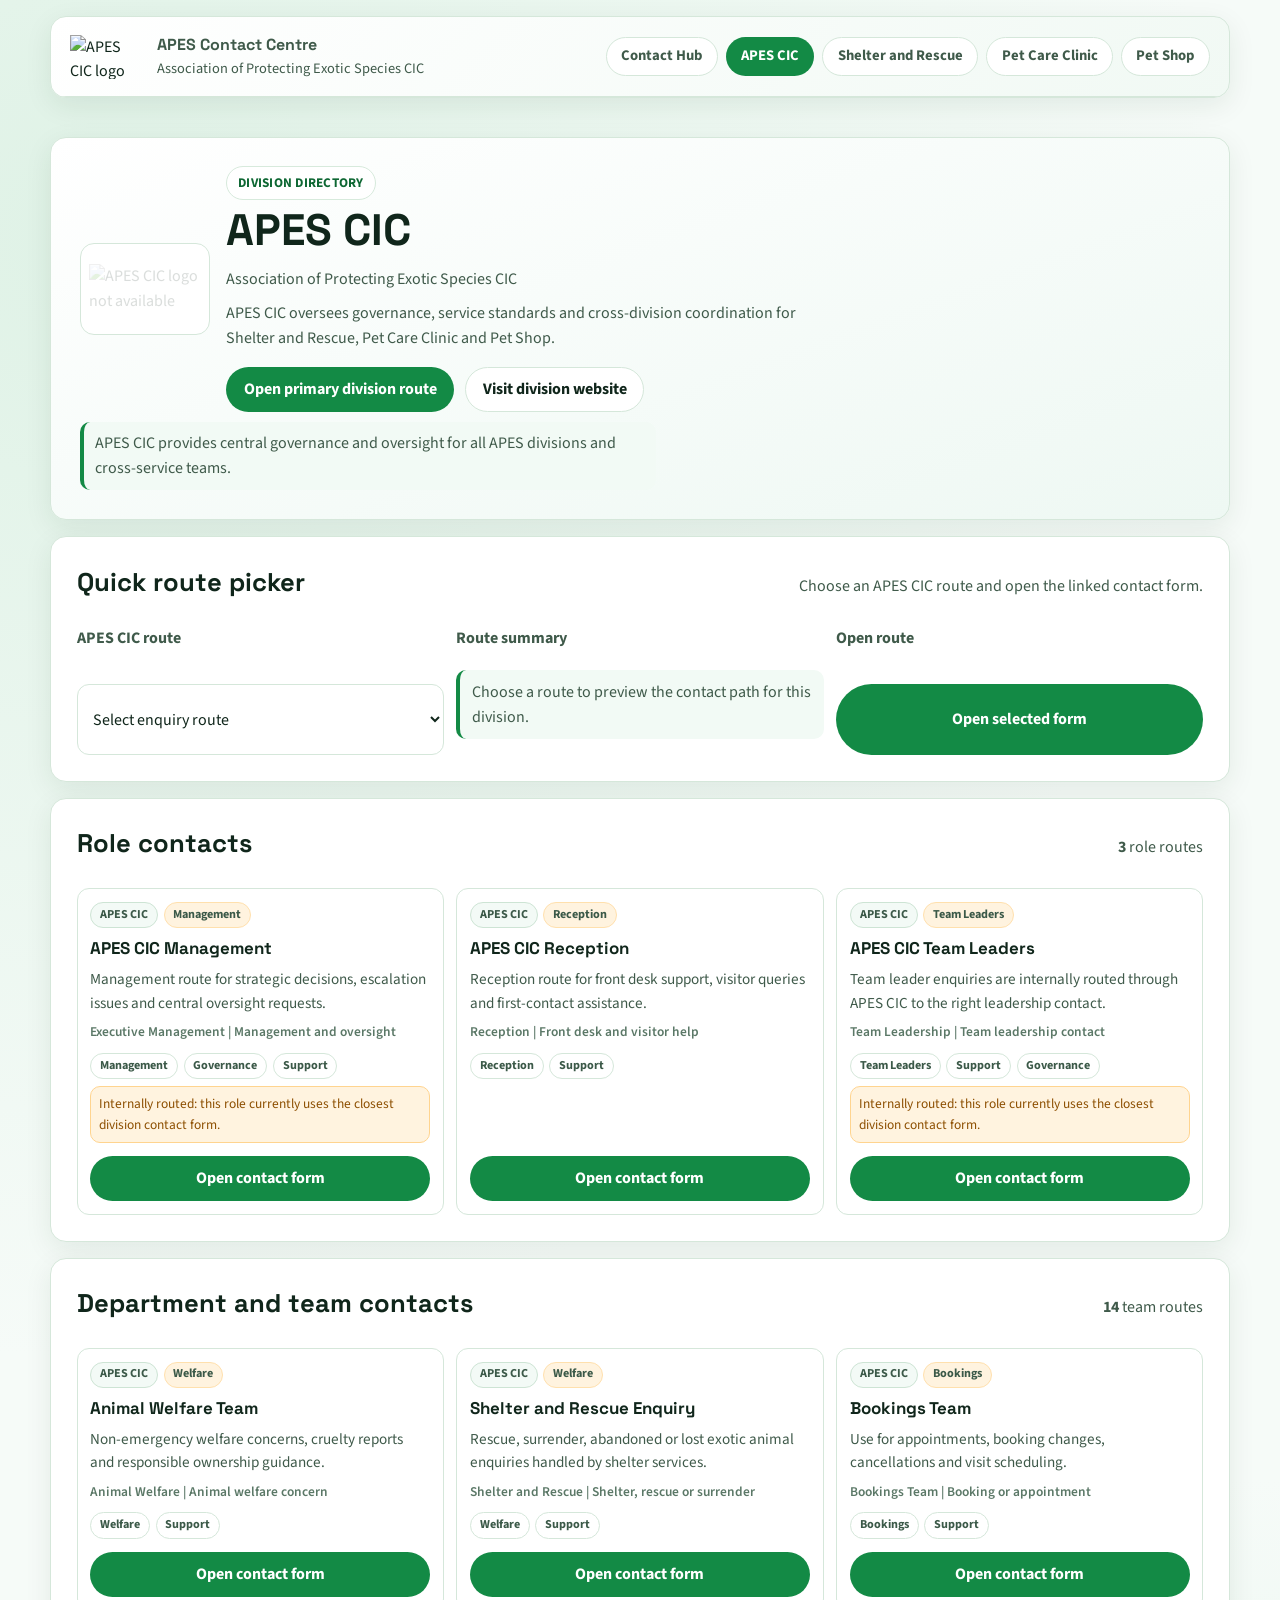
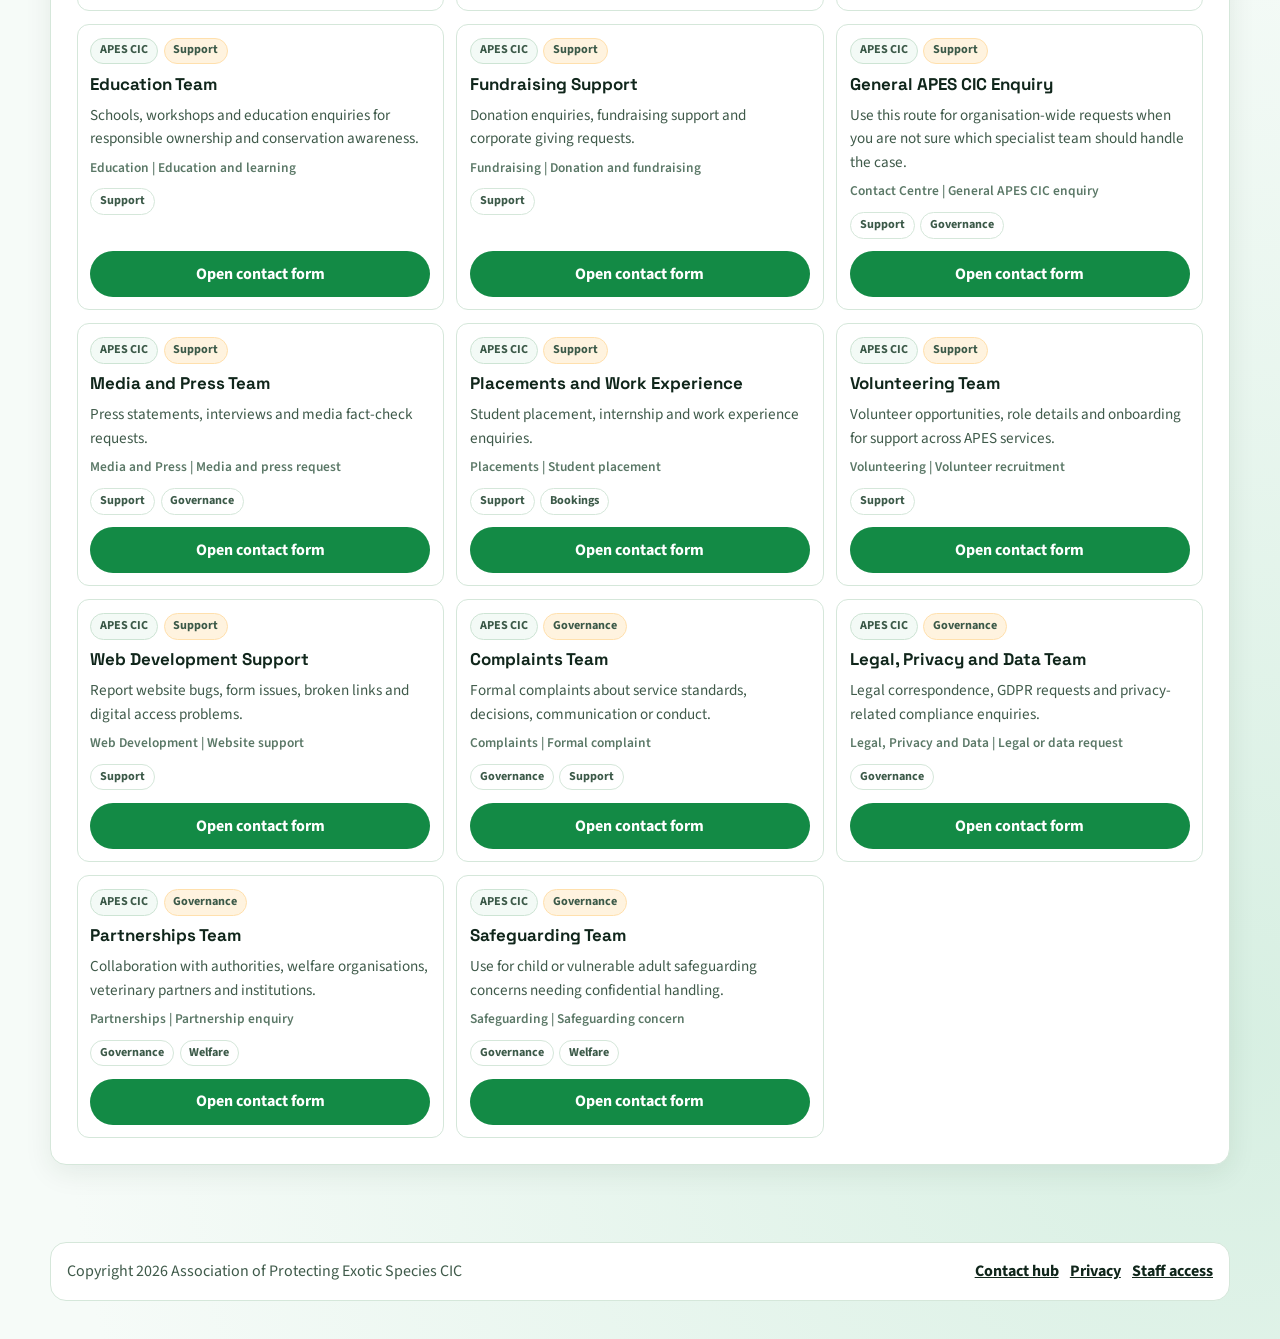
==== public/apes-cic.html @ 36b1f9d7 "Add AGENTS.md; revamp README; move website Add a new AGENTS.md containing comprehensive APES CIC web" ====
<!doctype html>
<html lang="en">
  <head>
    <meta charset="utf-8">
    <meta name="viewport" content="width=device-width, initial-scale=1">
    <title>APES CIC Contacts | APES Contact Centre</title>
    <meta
      name="description"
      content="Direct APES CIC management, reception, team leaders and specialist contact routes."
    >
    <link rel="stylesheet" href="assets/css/styles.css">
  </head>
  <body data-page="division" data-org="apes-cic">
    <a class="skip-link" href="#main">Skip to main content</a>

    <div class="site-shell">
      <header class="site-header">
        <div class="header-row">
          <a class="brand" href="https://www.apes.org.uk/" target="_blank" rel="noopener noreferrer">
            <img src="https://www.apes.org.uk/APES_logo_3D_440x250.png" alt="APES CIC logo">
            <span>
              <strong>APES Contact Centre</strong>
              <span>Association of Protecting Exotic Species CIC</span>
            </span>
          </a>

          <nav class="nav-row" aria-label="Subsite pages">
            <a class="nav-link" href="index.html">Contact Hub</a>
            <a class="nav-link active" href="apes-cic.html">APES CIC</a>
            <a class="nav-link" href="shelter-rescue.html">Shelter and Rescue</a>
            <a class="nav-link" href="pet-care-clinic.html">Pet Care Clinic</a>
            <a class="nav-link" href="pet-shop.html">Pet Shop</a>
          </nav>
        </div>
      </header>

      <main id="main" class="main-sections">
        <section class="hero">
          <div class="division-hero-grid">
            <div class="division-logo-wrap">
              <img id="divisionLogo" alt="Division logo">
            </div>

            <div>
              <span class="eyebrow">Division directory</span>
              <h1 id="divisionName">APES CIC</h1>
              <p id="divisionLegalName"></p>
              <p id="divisionSummary"></p>
              <div class="hero-actions">
                <a id="primaryRouteLink" class="btn btn-primary" href="#" target="_blank" rel="noopener noreferrer">Open primary division route</a>
                <a id="divisionWebsiteLink" class="btn btn-subtle" href="#" target="_blank" rel="noopener noreferrer">Visit division website</a>
              </div>
            </div>
          </div>

          <p id="divisionGovernanceNote" class="status-note"></p>
        </section>

        <section class="panel" aria-labelledby="quick-route-heading">
          <div class="panel-head">
            <h2 id="quick-route-heading">Quick route picker</h2>
            <p>Choose an APES CIC route and open the linked contact form.</p>
          </div>

          <div class="finder-grid">
            <div class="field">
              <label for="divisionRoutePicker">APES CIC route</label>
              <select id="divisionRoutePicker"></select>
            </div>
            <div class="field">
              <label>Route summary</label>
              <p id="divisionRouteDescription" class="status-note">Choose a route to preview the contact path for this division.</p>
              <p id="divisionRouteFallback" class="fallback-note is-hidden"></p>
            </div>
            <div class="field">
              <label>Open route</label>
              <a id="divisionRouteOpen" class="btn btn-primary" href="#" target="_blank" rel="noopener noreferrer">Open selected form</a>
            </div>
          </div>
        </section>

        <section class="panel" aria-labelledby="roles-heading">
          <div class="panel-head">
            <h2 id="roles-heading">Role contacts</h2>
            <p><strong id="divisionRoleCount">0</strong> role routes</p>
          </div>
          <div id="divisionRoleCards" class="route-grid" role="list"></div>
        </section>

        <section class="panel" aria-labelledby="teams-heading">
          <div class="panel-head">
            <h2 id="teams-heading">Department and team contacts</h2>
            <p><strong id="divisionTeamCount">0</strong> team routes</p>
          </div>
          <div id="divisionTeamCards" class="route-grid" role="list"></div>
        </section>
      </main>

      <footer class="footer">
        <span>Copyright 2026 Association of Protecting Exotic Species CIC</span>
        <nav aria-label="Footer links">
          <a href="index.html">Contact hub</a>
          <a href="https://www.apes.org.uk/policies/privacy" target="_blank" rel="noopener noreferrer">Privacy</a>
          <a href="https://contact.apes.org.uk/staff" target="_blank" rel="noopener noreferrer">Staff access</a>
        </nav>
      </footer>
    </div>

    <script src="assets/js/routes.js"></script>
    <script src="assets/js/common.js"></script>
    <script src="assets/js/division.js"></script>
  </body>
</html>
---- public/assets/css/styles.css ----
@import url("https://fonts.googleapis.com/css2?family=Source+Sans+3:wght@400;600;700&family=Space+Grotesk:wght@500;600;700&display=swap");

:root {
  --bg: #f6fbf8;
  --surface: #ffffff;
  --surface-soft: #edf7f1;
  --ink: #10261b;
  --ink-soft: #3f5a4a;
  --brand: #138a45;
  --brand-deep: #0e6733;
  --accent: #f7a934;
  --accent-soft: #fff3df;
  --border: #d5e7da;
  --danger: #b72e2e;
  --focus: 3px solid rgba(19, 138, 69, 0.45);
  --radius: 16px;
  --radius-sm: 12px;
  --shadow: 0 8px 28px rgba(7, 46, 24, 0.08);
}

*,
*::before,
*::after {
  box-sizing: border-box;
}

html {
  font-size: 100%;
  scroll-behavior: smooth;
}

body {
  margin: 0;
  font-family: "Source Sans 3", "Trebuchet MS", sans-serif;
  color: var(--ink);
  background: radial-gradient(circle at 7% 8%, #dff2e6 0%, transparent 38%),
    radial-gradient(circle at 96% 90%, #d7efe2 0%, transparent 40%), var(--bg);
  line-height: 1.55;
}

a {
  color: inherit;
}

a:focus-visible,
button:focus-visible,
input:focus-visible,
select:focus-visible {
  outline: var(--focus);
  outline-offset: 2px;
}

.is-hidden {
  display: none !important;
}

.skip-link {
  position: absolute;
  left: -9999px;
  top: 0.8rem;
  z-index: 1000;
  color: #ffffff;
  background: var(--brand-deep);
  padding: 0.7rem 1rem;
  border-radius: 10px;
  text-decoration: none;
  font-weight: 700;
}

.skip-link:focus {
  left: 0.8rem;
}

.site-shell {
  width: min(1180px, 100% - 2.2rem);
  margin-inline: auto;
}

.site-header {
  margin-top: 1rem;
  border: 1px solid var(--border);
  border-radius: var(--radius);
  background: linear-gradient(135deg, #ffffff 0%, #f1f9f4 100%);
  box-shadow: var(--shadow);
  overflow: hidden;
}

.header-row {
  display: flex;
  flex-wrap: wrap;
  align-items: center;
  justify-content: space-between;
  gap: 1rem;
  padding: 1rem 1.2rem;
  border-bottom: 1px solid var(--border);
}

.brand {
  display: flex;
  align-items: center;
  gap: 0.8rem;
  text-decoration: none;
}

.brand img {
  width: 74px;
  height: 44px;
  object-fit: contain;
}

.brand strong {
  display: block;
  font-family: "Space Grotesk", "Trebuchet MS", sans-serif;
  font-size: 1rem;
}

.brand span {
  color: var(--ink-soft);
  font-size: 0.9rem;
}

.nav-row {
  display: flex;
  flex-wrap: wrap;
  gap: 0.5rem;
}

.nav-link {
  display: inline-flex;
  align-items: center;
  border: 1px solid var(--border);
  border-radius: 999px;
  padding: 0.45rem 0.9rem;
  background: #ffffff;
  text-decoration: none;
  font-weight: 700;
  font-size: 0.92rem;
  color: var(--ink-soft);
}

.nav-link:hover {
  background: var(--surface-soft);
}

.nav-link.active {
  background: var(--brand);
  border-color: transparent;
  color: #ffffff;
}

.notice {
  display: grid;
  grid-template-columns: auto 1fr;
  align-items: start;
  gap: 0.7rem;
  padding: 0.8rem 1.2rem 1rem;
}

.notice-mark {
  width: 36px;
  height: 36px;
  display: grid;
  place-items: center;
  background: var(--accent-soft);
  border: 1px solid #ffe2b0;
  border-radius: 10px;
  font-weight: 700;
}

.notice p {
  margin: 0;
  color: var(--ink-soft);
}

.hero {
  margin-top: 1.1rem;
  border: 1px solid var(--border);
  border-radius: var(--radius);
  background: linear-gradient(160deg, #ffffff 0%, #eef8f3 100%);
  padding: clamp(1rem, 2.6vw, 1.8rem);
  box-shadow: var(--shadow);
}

.hero h1 {
  margin: 0.3rem 0 0.7rem;
  font-family: "Space Grotesk", "Trebuchet MS", sans-serif;
  font-size: clamp(1.8rem, 4vw, 2.75rem);
  line-height: 1.15;
}

.hero h2 {
  margin: 0 0 0.55rem;
  font-family: "Space Grotesk", "Trebuchet MS", sans-serif;
  font-size: clamp(1.3rem, 2.4vw, 1.9rem);
  line-height: 1.2;
}

.hero p {
  margin: 0.6rem 0 0;
  color: var(--ink-soft);
  max-width: 72ch;
}

.division-hero-grid {
  display: grid;
  grid-template-columns: 130px 1fr;
  gap: 1rem;
  align-items: center;
}

.division-logo-wrap {
  border: 1px solid var(--border);
  border-radius: 14px;
  background: #ffffff;
  min-height: 92px;
  display: grid;
  place-items: center;
  padding: 0.5rem;
}

.division-logo-wrap img {
  max-width: 100%;
  max-height: 74px;
  object-fit: contain;
}

.eyebrow {
  display: inline-flex;
  align-items: center;
  border: 1px solid #d7eadc;
  border-radius: 999px;
  padding: 0.35rem 0.7rem;
  background: #ffffff;
  color: var(--brand-deep);
  font-weight: 700;
  font-size: 0.83rem;
  text-transform: uppercase;
  letter-spacing: 0.02em;
}

.hero-actions {
  margin-top: 1rem;
  display: flex;
  flex-wrap: wrap;
  gap: 0.65rem;
}

.btn {
  display: inline-flex;
  align-items: center;
  justify-content: center;
  text-decoration: none;
  min-height: 42px;
  border-radius: 999px;
  border: 1px solid var(--border);
  background: #ffffff;
  color: var(--ink);
  padding: 0.58rem 1.05rem;
  font-weight: 700;
  cursor: pointer;
  font-family: inherit;
}

.btn:hover {
  border-color: #b6d5c0;
}

.btn-primary {
  background: var(--brand);
  border-color: transparent;
  color: #ffffff;
}

.btn-primary:hover {
  background: var(--brand-deep);
}

.btn-subtle {
  background: #ffffff;
}

.btn-danger {
  background: var(--danger);
  border-color: transparent;
  color: #ffffff;
}

.main-sections {
  padding: 1.3rem 0 3rem;
}

.panel {
  border: 1px solid var(--border);
  border-radius: var(--radius);
  background: var(--surface);
  box-shadow: var(--shadow);
  padding: clamp(1rem, 2vw, 1.6rem);
  margin-top: 1rem;
}

.panel h2 {
  margin-top: 0;
  margin-bottom: 0.5rem;
  font-family: "Space Grotesk", "Trebuchet MS", sans-serif;
  font-size: clamp(1.2rem, 2.4vw, 1.6rem);
}

.panel-head {
  display: flex;
  flex-wrap: wrap;
  align-items: baseline;
  justify-content: space-between;
  gap: 0.6rem;
}

.panel-head p {
  margin: 0;
  color: var(--ink-soft);
}

.finder-grid {
  display: grid;
  grid-template-columns: repeat(3, minmax(0, 1fr));
  gap: 0.8rem;
  margin-top: 1rem;
}

.field {
  display: grid;
  gap: 0.4rem;
}

.field label {
  font-weight: 700;
  color: var(--ink-soft);
}

.field select,
.field input[type="search"] {
  width: 100%;
  min-height: 44px;
  padding: 0.55rem 0.7rem;
  border: 1px solid var(--border);
  border-radius: var(--radius-sm);
  background: #ffffff;
  color: var(--ink);
  font: inherit;
}

.finder-result {
  margin-top: 1rem;
  border: 1px solid #cbe4d3;
  border-radius: var(--radius-sm);
  padding: 0.8rem;
  background: #f4faf6;
}

.finder-result h3 {
  margin: 0;
  font-family: "Space Grotesk", "Trebuchet MS", sans-serif;
  font-size: 1.12rem;
}

.finder-result p {
  margin: 0.45rem 0 0;
  color: var(--ink-soft);
}

.finder-result .route-detail {
  font-size: 0.93rem;
}

.finder-result .fallback-note {
  margin-top: 0.55rem;
}

.chip-stack {
  margin-top: 1rem;
  display: grid;
  gap: 0.7rem;
}

.chip-group {
  display: flex;
  flex-wrap: wrap;
  gap: 0.45rem;
}

.chip {
  display: inline-flex;
  align-items: center;
  border: 1px solid var(--border);
  border-radius: 999px;
  background: #ffffff;
  color: var(--ink-soft);
  min-height: 36px;
  padding: 0.35rem 0.8rem;
  font-weight: 700;
  font-family: inherit;
  cursor: pointer;
}

.chip:hover {
  background: var(--surface-soft);
}

.chip.active {
  background: var(--brand);
  border-color: transparent;
  color: #ffffff;
}

.org-grid {
  margin-top: 1rem;
  display: grid;
  grid-template-columns: repeat(2, minmax(0, 1fr));
  gap: 0.8rem;
}

.org-card {
  border: 1px solid var(--border);
  border-radius: var(--radius-sm);
  overflow: hidden;
  background: #ffffff;
  display: grid;
  grid-template-columns: 120px 1fr;
}

.org-card-media {
  background: #f0f8f4;
  display: grid;
  place-items: center;
  padding: 0.6rem;
}

.org-card-body {
  padding: 0.7rem;
}

.org-card h3 {
  margin: 0;
  font-family: "Space Grotesk", "Trebuchet MS", sans-serif;
  font-size: 1.08rem;
}

.org-card p {
  margin: 0.45rem 0 0;
  color: var(--ink-soft);
  font-size: 0.94rem;
}

.org-legal {
  font-size: 0.87rem;
  color: #5f7868 !important;
}

.org-card-actions {
  margin-top: 0.6rem;
  display: flex;
  flex-wrap: wrap;
  gap: 0.45rem;
}

.org-logo {
  max-width: 100%;
  max-height: 66px;
  object-fit: contain;
}

.logo-missing {
  opacity: 0.15;
}

.route-grid {
  margin-top: 1rem;
  display: grid;
  grid-template-columns: repeat(3, minmax(0, 1fr));
  gap: 0.8rem;
}

.route-card {
  display: flex;
  flex-direction: column;
  border: 1px solid var(--border);
  border-radius: var(--radius-sm);
  background: #ffffff;
  min-width: 0;
}

.route-card-body {
  padding: 0.8rem;
  display: grid;
  gap: 0.42rem;
}

.route-card-header {
  display: flex;
  flex-wrap: wrap;
  gap: 0.35rem;
}

.route-title {
  margin: 0;
  font-family: "Space Grotesk", "Trebuchet MS", sans-serif;
  font-size: 1.06rem;
}

.route-meta {
  margin: 0;
  color: var(--ink-soft);
  font-size: 0.95rem;
}

.route-detail {
  margin: 0;
  color: #5b7867;
  font-size: 0.84rem;
  font-weight: 600;
}

.tag-row {
  margin-top: 0.2rem;
  display: flex;
  flex-wrap: wrap;
  gap: 0.35rem;
}

.tag {
  display: inline-flex;
  border: 1px solid var(--border);
  border-radius: 999px;
  padding: 0.18rem 0.55rem;
  font-size: 0.76rem;
  font-weight: 700;
  color: #3b5948;
  background: #ffffff;
}

.org-tag {
  border-color: #cde4d4;
  background: #f3faf6;
}

.role-tag {
  border-color: #ffe0ad;
  background: var(--accent-soft);
}

.fallback-note {
  margin: 0;
  color: #8d4f00;
  background: var(--accent-soft);
  border: 1px solid #ffd48f;
  border-radius: 10px;
  padding: 0.42rem 0.5rem;
  font-size: 0.84rem;
}

.route-actions {
  margin-top: auto;
  padding: 0 0.8rem 0.8rem;
}

.route-actions .btn {
  width: 100%;
}

.status-note {
  margin-top: 0.8rem;
  border-left: 4px solid var(--brand);
  background: #f2faf5;
  border-radius: 10px;
  padding: 0.6rem 0.7rem;
  color: var(--ink-soft);
}

.footer {
  margin: 1.8rem 0 2.4rem;
  padding: 1rem;
  border: 1px solid var(--border);
  border-radius: var(--radius);
  background: #ffffff;
  color: var(--ink-soft);
  display: flex;
  flex-wrap: wrap;
  align-items: center;
  justify-content: space-between;
  gap: 0.7rem;
}

.footer nav {
  display: flex;
  flex-wrap: wrap;
  gap: 0.7rem;
}

.footer a {
  font-weight: 700;
  color: var(--ink);
}

@media (max-width: 1080px) {
  .route-grid {
    grid-template-columns: repeat(2, minmax(0, 1fr));
  }
}

@media (max-width: 900px) {
  .finder-grid {
    grid-template-columns: 1fr;
  }

  .org-grid {
    grid-template-columns: 1fr;
  }

  .org-card {
    grid-template-columns: 1fr;
  }

  .division-hero-grid {
    grid-template-columns: 1fr;
  }
}

@media (max-width: 720px) {
  .route-grid {
    grid-template-columns: 1fr;
  }

  .header-row {
    flex-direction: column;
    align-items: flex-start;
  }

  .notice {
    grid-template-columns: 1fr;
  }

  .footer {
    flex-direction: column;
    align-items: flex-start;
  }
}
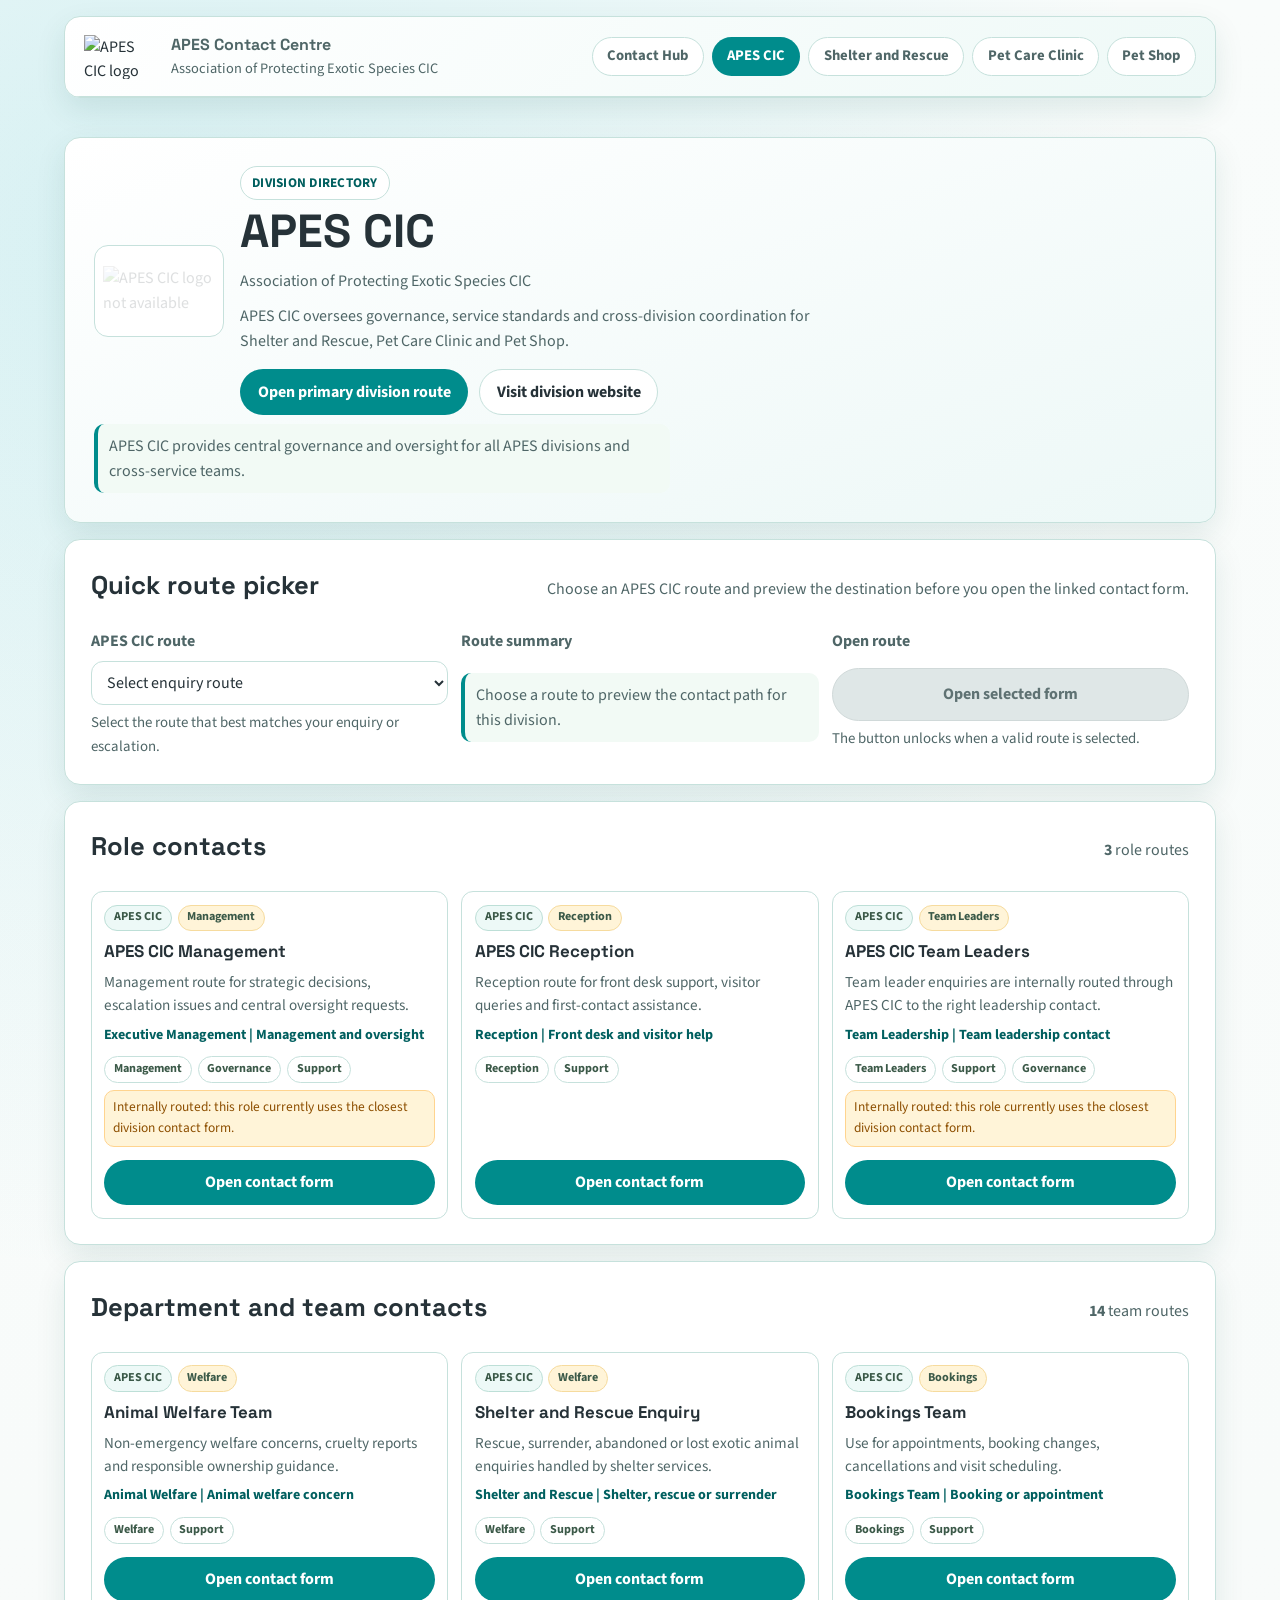
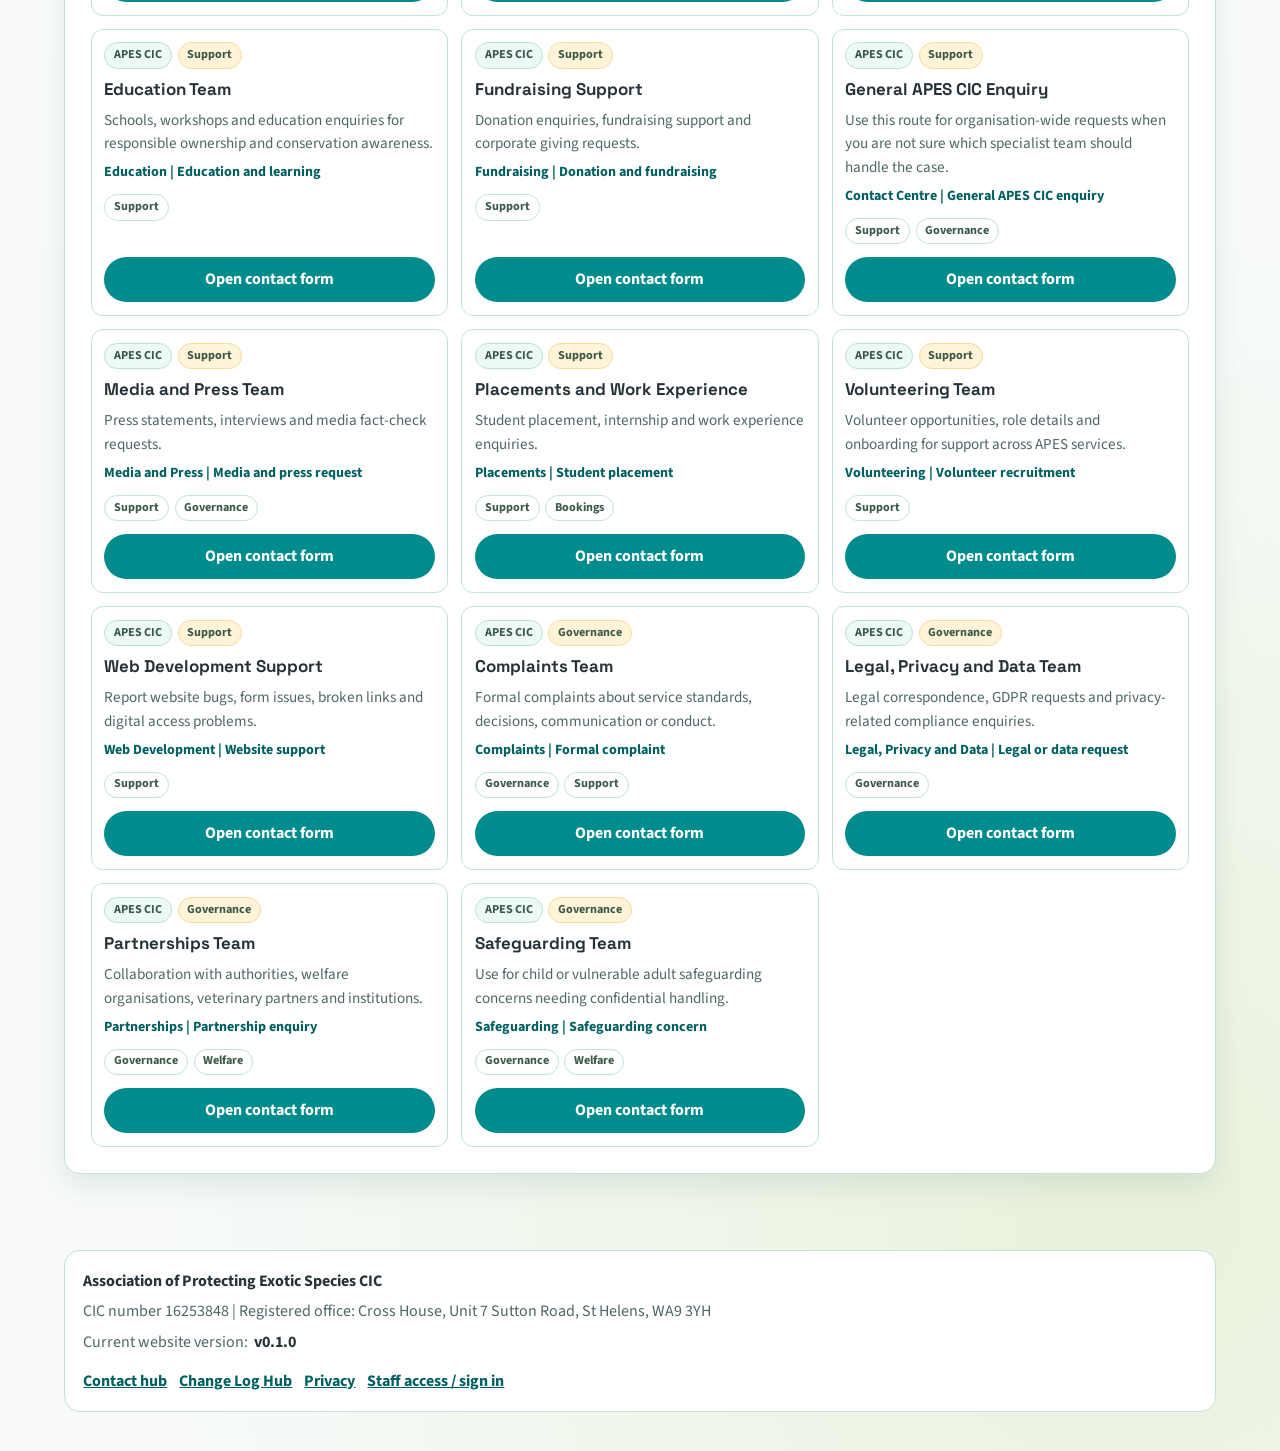
==== commit f4c5757a: "Improve APES contact centre layout and route finder" ====
--- a/public/apes-cic.html
+++ b/public/apes-cic.html
@@ -1,5 +1,5 @@
 <!doctype html>
-<html lang="en">
+<html lang="en-GB">
   <head>
     <meta charset="utf-8">
     <meta name="viewport" content="width=device-width, initial-scale=1">
@@ -59,22 +59,24 @@
         <section class="panel" aria-labelledby="quick-route-heading">
           <div class="panel-head">
             <h2 id="quick-route-heading">Quick route picker</h2>
-            <p>Choose an APES CIC route and open the linked contact form.</p>
+            <p>Choose an APES CIC route and preview the destination before you open the linked contact form.</p>
           </div>
 
           <div class="finder-grid">
             <div class="field">
               <label for="divisionRoutePicker">APES CIC route</label>
               <select id="divisionRoutePicker"></select>
+              <p class="helper-text">Select the route that best matches your enquiry or escalation.</p>
             </div>
             <div class="field">
-              <label>Route summary</label>
+              <span class="field-title">Route summary</span>
               <p id="divisionRouteDescription" class="status-note">Choose a route to preview the contact path for this division.</p>
               <p id="divisionRouteFallback" class="fallback-note is-hidden"></p>
             </div>
             <div class="field">
-              <label>Open route</label>
-              <a id="divisionRouteOpen" class="btn btn-primary" href="#" target="_blank" rel="noopener noreferrer">Open selected form</a>
+              <span class="field-title">Open route</span>
+              <a id="divisionRouteOpen" class="btn btn-primary is-disabled" href="#" aria-disabled="true" target="_blank" rel="noopener noreferrer">Open selected form</a>
+              <p class="helper-text">The button unlocks when a valid route is selected.</p>
             </div>
           </div>
         </section>
@@ -97,11 +99,16 @@
       </main>
 
       <footer class="footer">
-        <span>Copyright 2026 Association of Protecting Exotic Species CIC</span>
-        <nav aria-label="Footer links">
+        <div class="footer-meta">
+          <strong>Association of Protecting Exotic Species CIC</strong>
+          <span>CIC number 16253848 | Registered office: Cross House, Unit 7 Sutton Road, St Helens, WA9 3YH</span>
+          <span class="footer-version">Current website version: <strong>v0.1.0</strong></span>
+        </div>
+        <nav class="footer-links" aria-label="Footer links">
           <a href="index.html">Contact hub</a>
+          <a href="changelog.html">Change Log Hub</a>
           <a href="https://www.apes.org.uk/policies/privacy" target="_blank" rel="noopener noreferrer">Privacy</a>
-          <a href="https://contact.apes.org.uk/staff" target="_blank" rel="noopener noreferrer">Staff access</a>
+          <a href="https://contact.apes.org.uk/staff" target="_blank" rel="noopener noreferrer">Staff access / sign in</a>
         </nav>
       </footer>
     </div>
--- a/public/assets/css/styles.css
+++ b/public/assets/css/styles.css
@@ -1,21 +1,33 @@
 @import url("https://fonts.googleapis.com/css2?family=Source+Sans+3:wght@400;600;700&family=Space+Grotesk:wght@500;600;700&display=swap");
 
 :root {
-  --bg: #f6fbf8;
+  --apes-primary-teal: #008c8c;
+  --apes-deep-teal: #005f5f;
+  --apes-soft-mint: #ddf3ef;
+  --apes-leaf-green: #2e7d32;
+  --apes-rescue-sage: #a7c957;
+  --apes-petcare-aqua: #26b6c8;
+  --apes-warm-sand: #f2e9d8;
+  --apes-charcoal: #263238;
+  --apes-off-white: #f7faf9;
+  --apes-alert-amber: #f9a825;
+  --apes-donation-coral: #e76f51;
   --surface: #ffffff;
-  --surface-soft: #edf7f1;
-  --ink: #10261b;
-  --ink-soft: #3f5a4a;
-  --brand: #138a45;
-  --brand-deep: #0e6733;
-  --accent: #f7a934;
-  --accent-soft: #fff3df;
-  --border: #d5e7da;
-  --danger: #b72e2e;
-  --focus: 3px solid rgba(19, 138, 69, 0.45);
+  --surface-soft: var(--apes-soft-mint);
+  --surface-muted: #eef7f5;
+  --ink: var(--apes-charcoal);
+  --ink-soft: #4f6667;
+  --brand: var(--apes-primary-teal);
+  --brand-deep: var(--apes-deep-teal);
+  --accent: var(--apes-alert-amber);
+  --accent-soft: #fff4d8;
+  --border: #c6e1dc;
+  --border-strong: #8fc9c2;
+  --danger: var(--apes-donation-coral);
+  --focus: 3px solid rgba(0, 140, 140, 0.35);
   --radius: 16px;
   --radius-sm: 12px;
-  --shadow: 0 8px 28px rgba(7, 46, 24, 0.08);
+  --shadow: 0 12px 30px rgba(10, 74, 72, 0.1);
 }
 
 *,
@@ -33,8 +45,10 @@
   margin: 0;
   font-family: "Source Sans 3", "Trebuchet MS", sans-serif;
   color: var(--ink);
-  background: radial-gradient(circle at 7% 8%, #dff2e6 0%, transparent 38%),
-    radial-gradient(circle at 96% 90%, #d7efe2 0%, transparent 40%), var(--bg);
+  background:
+    radial-gradient(circle at 10% 8%, rgba(38, 182, 200, 0.16) 0%, transparent 34%),
+    radial-gradient(circle at 88% 92%, rgba(167, 201, 87, 0.18) 0%, transparent 32%),
+    linear-gradient(180deg, #f9fcfb 0%, var(--apes-off-white) 100%);
   line-height: 1.55;
 }
 
@@ -45,7 +59,8 @@
 a:focus-visible,
 button:focus-visible,
 input:focus-visible,
-select:focus-visible {
+select:focus-visible,
+summary:focus-visible {
   outline: var(--focus);
   outline-offset: 2px;
 }
@@ -72,7 +87,7 @@
 }
 
 .site-shell {
-  width: min(1180px, 100% - 2.2rem);
+  width: min(90vw, 1440px);
   margin-inline: auto;
 }
 
@@ -80,7 +95,7 @@
   margin-top: 1rem;
   border: 1px solid var(--border);
   border-radius: var(--radius);
-  background: linear-gradient(135deg, #ffffff 0%, #f1f9f4 100%);
+  background: linear-gradient(135deg, #ffffff 0%, #eef9f7 100%);
   box-shadow: var(--shadow);
   overflow: hidden;
 }
@@ -162,9 +177,10 @@
   display: grid;
   place-items: center;
   background: var(--accent-soft);
-  border: 1px solid #ffe2b0;
+  border: 1px solid #f8d28b;
   border-radius: 10px;
   font-weight: 700;
+  color: #7a4c00;
 }
 
 .notice p {
@@ -176,23 +192,24 @@
   margin-top: 1.1rem;
   border: 1px solid var(--border);
   border-radius: var(--radius);
-  background: linear-gradient(160deg, #ffffff 0%, #eef8f3 100%);
+  background: linear-gradient(160deg, #ffffff 0%, #edf8f7 100%);
   padding: clamp(1rem, 2.6vw, 1.8rem);
   box-shadow: var(--shadow);
 }
 
-.hero h1 {
+.hero h1,
+.hero h2 {
   margin: 0.3rem 0 0.7rem;
   font-family: "Space Grotesk", "Trebuchet MS", sans-serif;
-  font-size: clamp(1.8rem, 4vw, 2.75rem);
   line-height: 1.15;
 }
 
+.hero h1 {
+  font-size: clamp(1.85rem, 4vw, 2.9rem);
+}
+
 .hero h2 {
-  margin: 0 0 0.55rem;
-  font-family: "Space Grotesk", "Trebuchet MS", sans-serif;
   font-size: clamp(1.3rem, 2.4vw, 1.9rem);
-  line-height: 1.2;
 }
 
 .hero p {
@@ -227,7 +244,7 @@
 .eyebrow {
   display: inline-flex;
   align-items: center;
-  border: 1px solid #d7eadc;
+  border: 1px solid var(--border);
   border-radius: 999px;
   padding: 0.35rem 0.7rem;
   background: #ffffff;
@@ -259,10 +276,12 @@
   font-weight: 700;
   cursor: pointer;
   font-family: inherit;
+  transition: background 0.18s ease, border-color 0.18s ease, color 0.18s ease;
 }
 
 .btn:hover {
-  border-color: #b6d5c0;
+  border-color: var(--border-strong);
+  background: #f9fffe;
 }
 
 .btn-primary {
@@ -283,6 +302,20 @@
   background: var(--danger);
   border-color: transparent;
   color: #ffffff;
+}
+
+.btn-ghost {
+  background: var(--surface-soft);
+  color: var(--brand-deep);
+}
+
+.btn.is-disabled,
+.btn[aria-disabled="true"] {
+  background: #dfe7e7;
+  border-color: #d0d9d9;
+  color: #5f7273;
+  cursor: not-allowed;
+  pointer-events: none;
 }
 
 .main-sections {
@@ -318,6 +351,54 @@
   color: var(--ink-soft);
 }
 
+.panel-intro {
+  margin: 0.85rem 0 0;
+  color: var(--ink-soft);
+}
+
+.guidance-grid {
+  margin-top: 1rem;
+  display: grid;
+  grid-template-columns: repeat(2, minmax(0, 1fr));
+  gap: 0.9rem;
+}
+
+.guidance-card {
+  padding: 1rem;
+  border: 1px solid var(--border);
+  border-radius: var(--radius-sm);
+  background: var(--surface-muted);
+}
+
+.guidance-card h3 {
+  margin: 0;
+  font-family: "Space Grotesk", "Trebuchet MS", sans-serif;
+  font-size: 1.02rem;
+}
+
+.guidance-card ul {
+  margin: 0.7rem 0 0;
+  padding-left: 1.1rem;
+  color: var(--ink-soft);
+}
+
+.guidance-card li + li {
+  margin-top: 0.35rem;
+}
+
+.finder-guidance {
+  margin-top: 0.95rem;
+  padding: 0.85rem 0.95rem;
+  border-left: 4px solid var(--brand);
+  border-radius: 10px;
+  background: #f0faf8;
+  color: var(--ink-soft);
+}
+
+.finder-guidance p {
+  margin: 0;
+}
+
 .finder-grid {
   display: grid;
   grid-template-columns: repeat(3, minmax(0, 1fr));
@@ -330,7 +411,8 @@
   gap: 0.4rem;
 }
 
-.field label {
+.field label,
+.field-title {
   font-weight: 700;
   color: var(--ink-soft);
 }
@@ -347,12 +429,18 @@
   font: inherit;
 }
 
+.helper-text {
+  margin: 0;
+  color: var(--ink-soft);
+  font-size: 0.93rem;
+}
+
 .finder-result {
   margin-top: 1rem;
-  border: 1px solid #cbe4d3;
+  border: 1px solid var(--border);
   border-radius: var(--radius-sm);
-  padding: 0.8rem;
-  background: #f4faf6;
+  padding: 0.95rem;
+  background: #f4fbfa;
 }
 
 .finder-result h3 {
@@ -367,11 +455,50 @@
 }
 
 .finder-result .route-detail {
-  font-size: 0.93rem;
+  font-size: 0.95rem;
 }
 
 .finder-result .fallback-note {
   margin-top: 0.55rem;
+}
+
+.summary-grid {
+  display: grid;
+  grid-template-columns: repeat(2, minmax(0, 1fr));
+  gap: 0.85rem;
+  margin-top: 0.8rem;
+}
+
+.summary-card {
+  padding: 0.8rem;
+  border: 1px solid var(--border);
+  border-radius: var(--radius-sm);
+  background: #ffffff;
+}
+
+.summary-card h4 {
+  margin: 0;
+  font-family: "Space Grotesk", "Trebuchet MS", sans-serif;
+  font-size: 0.98rem;
+}
+
+.summary-card p {
+  margin: 0.45rem 0 0;
+}
+
+.status-note {
+  margin-top: 0.8rem;
+  border-left: 4px solid var(--brand);
+  background: #f2faf5;
+  border-radius: 10px;
+  padding: 0.6rem 0.7rem;
+  color: var(--ink-soft);
+}
+
+.status-note.is-warning {
+  border-left-color: var(--accent);
+  background: var(--accent-soft);
+  color: #6f4a00;
 }
 
 .chip-stack {
@@ -427,7 +554,7 @@
 }
 
 .org-card-media {
-  background: #f0f8f4;
+  background: #f0faf8;
   display: grid;
   place-items: center;
   padding: 0.6rem;
@@ -513,9 +640,9 @@
 
 .route-detail {
   margin: 0;
-  color: #5b7867;
-  font-size: 0.84rem;
-  font-weight: 600;
+  color: var(--brand-deep);
+  font-size: 0.88rem;
+  font-weight: 700;
 }
 
 .tag-row {
@@ -537,12 +664,12 @@
 }
 
 .org-tag {
-  border-color: #cde4d4;
-  background: #f3faf6;
+  border-color: #bddfd7;
+  background: #edf9f7;
 }
 
 .role-tag {
-  border-color: #ffe0ad;
+  border-color: #f6db9e;
   background: var(--accent-soft);
 }
 
@@ -565,65 +692,303 @@
   width: 100%;
 }
 
-.status-note {
-  margin-top: 0.8rem;
-  border-left: 4px solid var(--brand);
-  background: #f2faf5;
-  border-radius: 10px;
-  padding: 0.6rem 0.7rem;
-  color: var(--ink-soft);
+.route-fallback-grid {
+  margin-top: 1rem;
+  display: grid;
+  grid-template-columns: repeat(2, minmax(0, 1fr));
+  gap: 0.9rem;
+}
+
+.route-fallback-group {
+  padding: 0.95rem;
+  border: 1px solid var(--border);
+  border-radius: var(--radius-sm);
+  background: #ffffff;
+}
+
+.route-fallback-group h3 {
+  margin: 0;
+  font-family: "Space Grotesk", "Trebuchet MS", sans-serif;
+  font-size: 1.04rem;
+}
+
+.route-fallback-group p {
+  margin: 0.45rem 0 0;
+  color: var(--ink-soft);
+}
+
+.link-list {
+  margin: 0.75rem 0 0;
+  padding-left: 1.1rem;
+}
+
+.link-list li + li {
+  margin-top: 0.35rem;
+}
+
+.link-list a {
+  color: var(--brand-deep);
+  font-weight: 700;
 }
 
 .footer {
   margin: 1.8rem 0 2.4rem;
-  padding: 1rem;
+  padding: 1.1rem 1.15rem;
   border: 1px solid var(--border);
   border-radius: var(--radius);
   background: #ffffff;
   color: var(--ink-soft);
-  display: flex;
-  flex-wrap: wrap;
+  display: grid;
+  gap: 0.9rem;
+}
+
+.footer strong {
+  color: var(--ink);
+}
+
+.footer-meta {
+  display: grid;
+  gap: 0.35rem;
+}
+
+.footer-links {
+  display: flex;
+  flex-wrap: wrap;
+  gap: 0.75rem;
+}
+
+.footer a {
+  font-weight: 700;
+  color: var(--brand-deep);
+}
+
+.footer-version {
+  display: inline-flex;
+  align-items: center;
+  justify-content: flex-start;
+  gap: 0.35rem;
+  flex-wrap: wrap;
+}
+
+.pill-row {
+  display: flex;
+  flex-wrap: wrap;
+  gap: 0.45rem;
+}
+
+.pill {
+  display: inline-flex;
+  align-items: center;
+  min-height: 32px;
+  padding: 0.32rem 0.72rem;
+  border-radius: 999px;
+  border: 1px solid transparent;
+  font-weight: 700;
+  font-size: 0.85rem;
+}
+
+.pill-version,
+.pill-current {
+  background: #e7f7f5;
+  color: var(--brand-deep);
+  border-color: #b8dfd8;
+}
+
+.pill-status {
+  background: #edf8ed;
+  color: var(--apes-leaf-green);
+  border-color: #b9d8bc;
+}
+
+.pill-type {
+  background: var(--accent-soft);
+  color: #7a4c00;
+  border-color: #f3cf83;
+}
+
+.pill-fix,
+.pill-accessibility,
+.pill-compliance,
+.pill-seo,
+.pill-public {
+  background: #f4f8ff;
+  color: #2b5f7f;
+  border-color: #c7d9eb;
+}
+
+.pill-security {
+  background: #fff2ef;
+  color: #94402d;
+  border-color: #f0c3b6;
+}
+
+.filter-toolbar {
+  margin-top: 1rem;
+  display: flex;
+  flex-wrap: wrap;
+  gap: 0.65rem;
   align-items: center;
   justify-content: space-between;
-  gap: 0.7rem;
-}
-
-.footer nav {
-  display: flex;
-  flex-wrap: wrap;
-  gap: 0.7rem;
-}
-
-.footer a {
+}
+
+.filter-toolbar-actions {
+  display: flex;
+  flex-wrap: wrap;
+  gap: 0.55rem;
+}
+
+.release-list {
+  margin-top: 1rem;
+  display: grid;
+  gap: 0.9rem;
+}
+
+.release-card {
+  border: 1px solid var(--border);
+  border-radius: var(--radius);
+  background: #ffffff;
+  box-shadow: var(--shadow);
+  overflow: hidden;
+}
+
+.release-card summary {
+  list-style: none;
+  cursor: pointer;
+  padding: 1rem 1.1rem;
+  display: grid;
+  gap: 0.6rem;
+}
+
+.release-card summary::-webkit-details-marker {
+  display: none;
+}
+
+.release-card summary:hover {
+  background: #f8fcfb;
+}
+
+.release-card[open] summary {
+  border-bottom: 1px solid var(--border);
+}
+
+.release-summary-top {
+  display: flex;
+  flex-wrap: wrap;
+  align-items: baseline;
+  justify-content: space-between;
+  gap: 0.6rem;
+}
+
+.release-summary-top h2 {
+  margin: 0;
+  font-size: 1.2rem;
+}
+
+.release-summary-top time {
+  color: var(--ink-soft);
+  font-weight: 700;
+}
+
+.release-body {
+  padding: 1rem 1.1rem 1.2rem;
+  display: grid;
+  gap: 0.9rem;
+}
+
+.release-body h3 {
+  margin: 0;
+  font-family: "Space Grotesk", "Trebuchet MS", sans-serif;
+  font-size: 1rem;
+}
+
+.release-body p,
+.release-body ul {
+  margin: 0;
+  color: var(--ink-soft);
+}
+
+.release-body ul {
+  padding-left: 1.1rem;
+}
+
+.release-body li + li {
+  margin-top: 0.35rem;
+}
+
+.details-grid {
+  display: grid;
+  grid-template-columns: repeat(2, minmax(0, 1fr));
+  gap: 0.85rem;
+}
+
+.details-card {
+  padding: 0.9rem;
+  border: 1px solid var(--border);
+  border-radius: var(--radius-sm);
+  background: var(--surface-muted);
+}
+
+.details-card dl {
+  margin: 0;
+  display: grid;
+  gap: 0.45rem;
+}
+
+.details-card dt {
   font-weight: 700;
   color: var(--ink);
 }
 
+.details-card dd {
+  margin: 0;
+  color: var(--ink-soft);
+}
+
+.empty-filter-state {
+  border: 1px dashed var(--border-strong);
+  border-radius: var(--radius-sm);
+  padding: 0.95rem;
+  background: #fbfffe;
+  color: var(--ink-soft);
+}
+
 @media (max-width: 1080px) {
+  .route-grid,
+  .summary-grid,
+  .details-grid {
+    grid-template-columns: repeat(2, minmax(0, 1fr));
+  }
+}
+
+@media (max-width: 900px) {
+  .finder-grid,
+  .guidance-grid,
+  .route-fallback-grid,
+  .org-grid,
+  .division-hero-grid,
+  .summary-grid,
+  .details-grid {
+    grid-template-columns: 1fr;
+  }
+
+  .org-card {
+    grid-template-columns: 1fr;
+  }
+
   .route-grid {
     grid-template-columns: repeat(2, minmax(0, 1fr));
   }
-}
-
-@media (max-width: 900px) {
-  .finder-grid {
-    grid-template-columns: 1fr;
+
+  .filter-toolbar {
+    align-items: stretch;
   }
-
-  .org-grid {
-    grid-template-columns: 1fr;
+}
+
+@media (max-width: 720px) {
+  .site-shell {
+    width: calc(100% - 1.4rem);
   }
 
-  .org-card {
-    grid-template-columns: 1fr;
-  }
-
-  .division-hero-grid {
-    grid-template-columns: 1fr;
-  }
-}
-
-@media (max-width: 720px) {
   .route-grid {
     grid-template-columns: 1fr;
   }
@@ -637,7 +1002,8 @@
     grid-template-columns: 1fr;
   }
 
-  .footer {
+  .footer-links,
+  .filter-toolbar-actions {
     flex-direction: column;
     align-items: flex-start;
   }
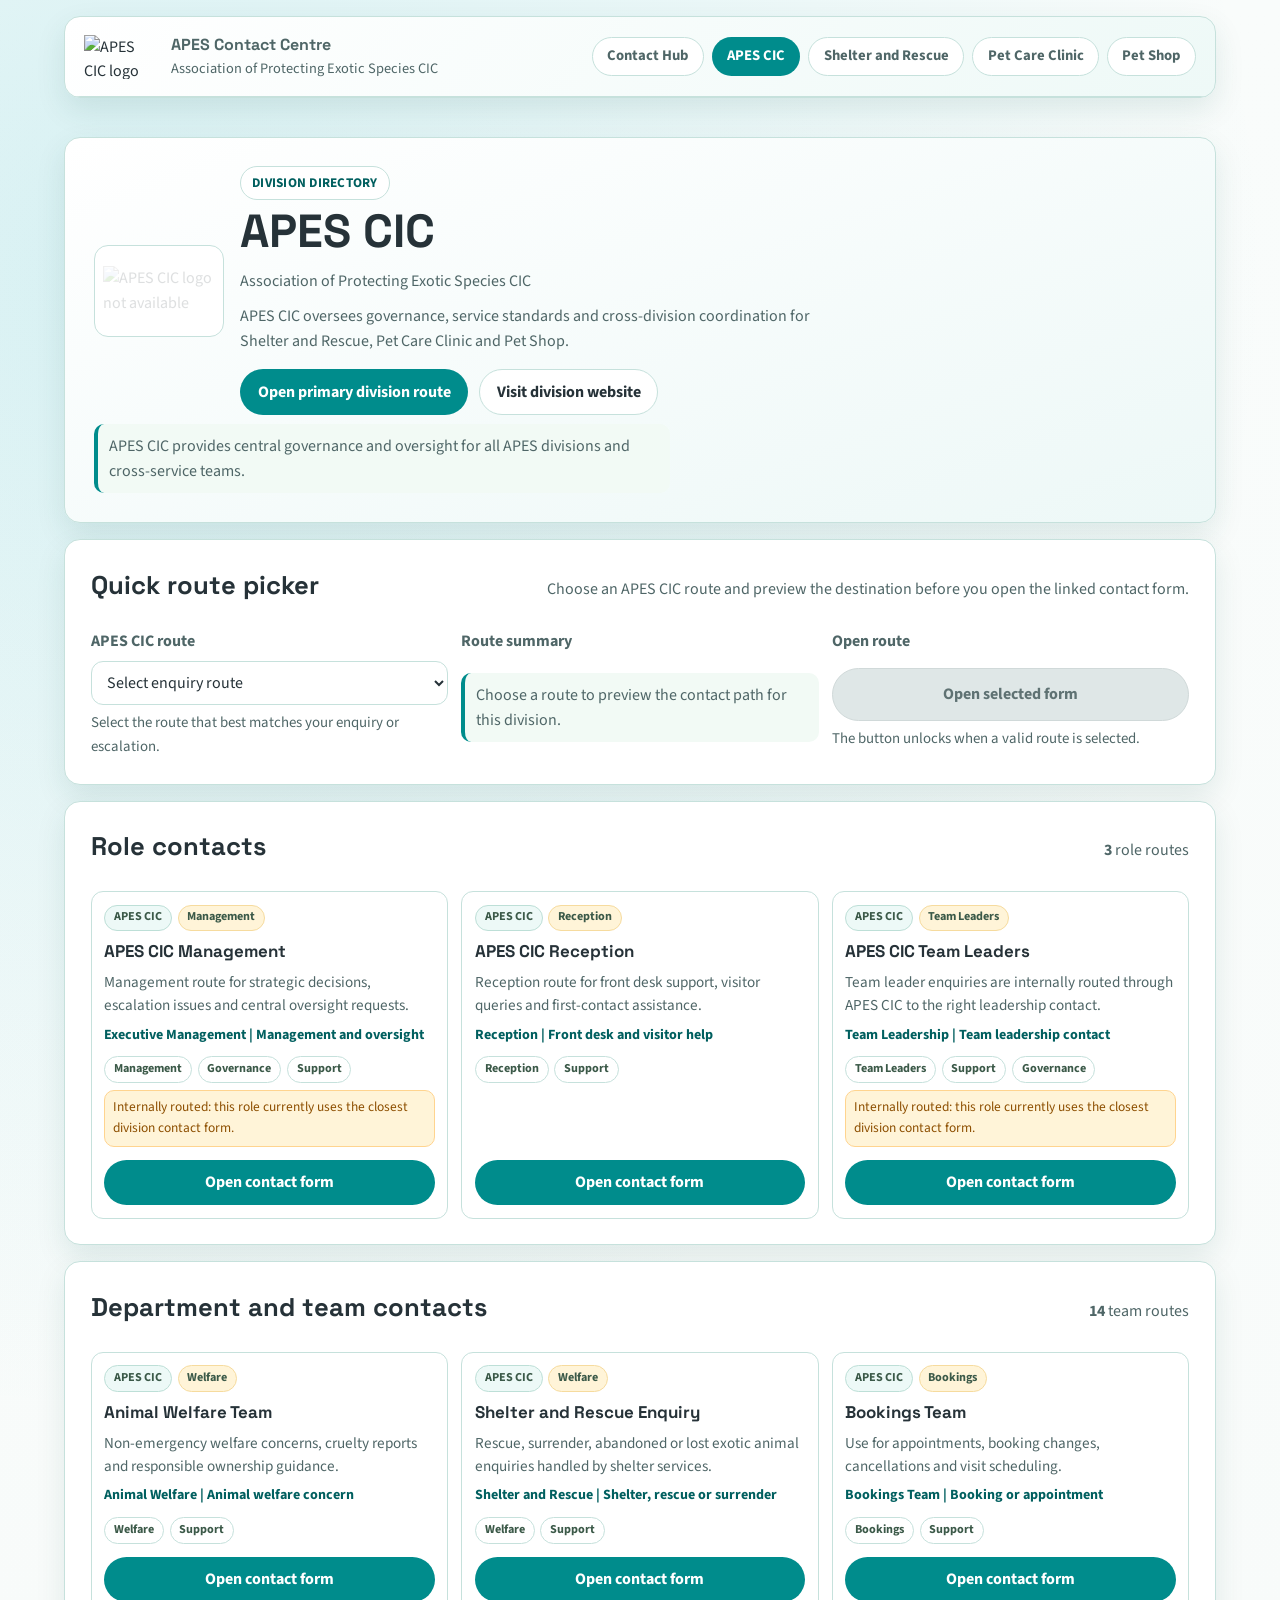
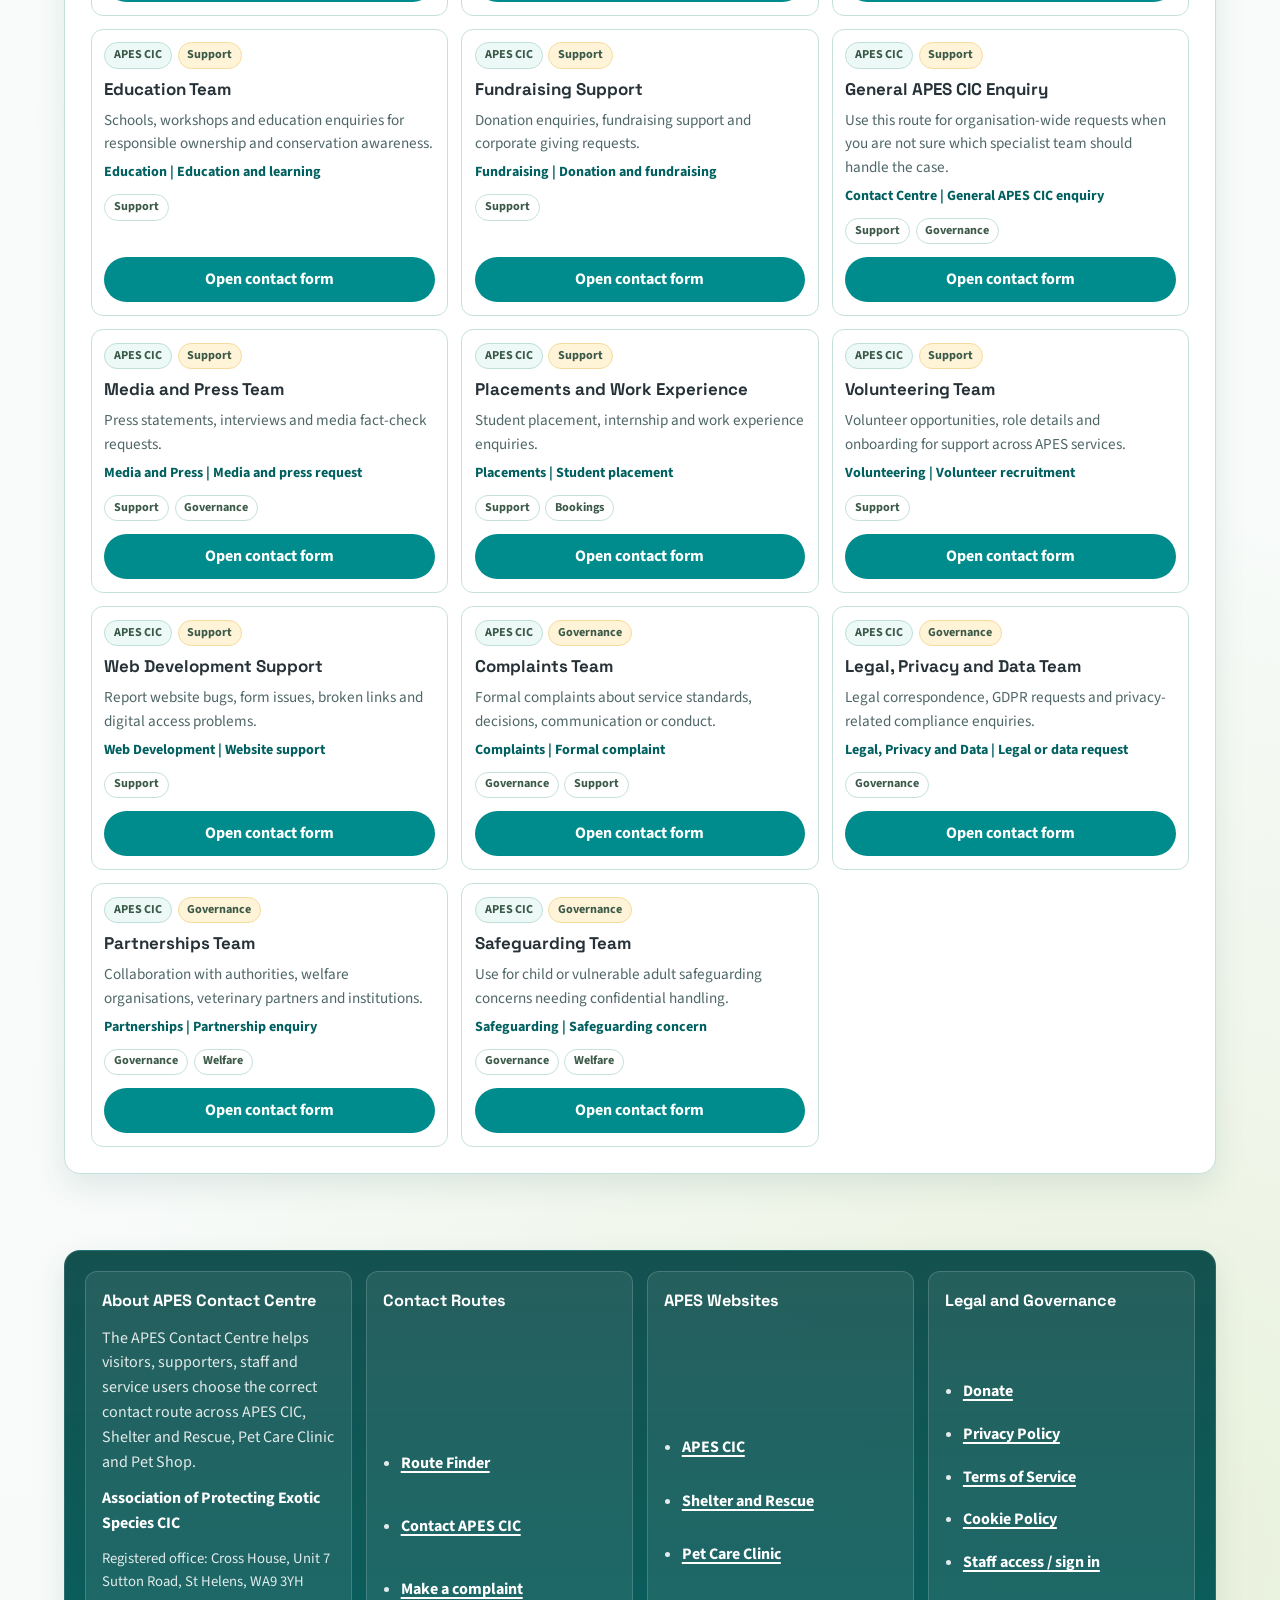
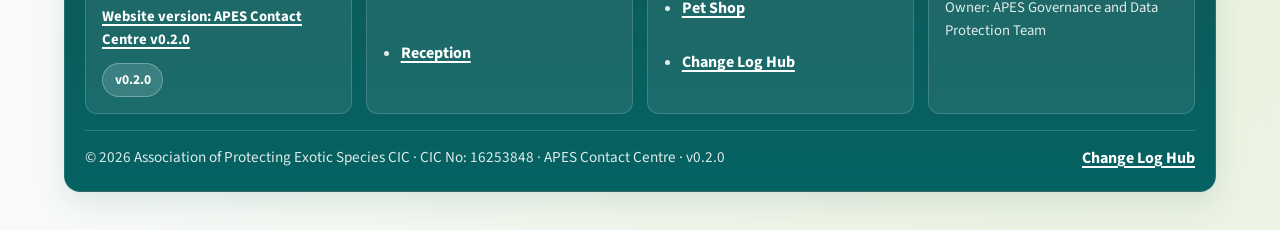
==== commit 430edf27: "Rebuild APES contact centre footer and release pages" ====
--- a/public/apes-cic.html
+++ b/public/apes-cic.html
@@ -99,17 +99,54 @@
       </main>
 
       <footer class="footer">
-        <div class="footer-meta">
-          <strong>Association of Protecting Exotic Species CIC</strong>
-          <span>CIC number 16253848 | Registered office: Cross House, Unit 7 Sutton Road, St Helens, WA9 3YH</span>
-          <span class="footer-version">Current website version: <strong>v0.1.0</strong></span>
+        <div class="footer-grid">
+          <section class="footer-card" aria-labelledby="footer-about">
+            <h2 id="footer-about">About APES Contact Centre</h2>
+            <p>The APES Contact Centre helps visitors, supporters, staff and service users choose the correct contact route across APES CIC, Shelter and Rescue, Pet Care Clinic and Pet Shop.</p>
+            <p><strong>Association of Protecting Exotic Species CIC</strong></p>
+            <p class="footer-small">Registered office: Cross House, Unit 7 Sutton Road, St Helens, WA9 3YH</p>
+            <a class="footer-small" href="changelog.html">Website version: APES Contact Centre v0.2.0</a>
+            <span class="pill pill-version">v0.2.0</span>
+          </section>
+
+          <section class="footer-card" aria-labelledby="footer-routes">
+            <h2 id="footer-routes">Contact Routes</h2>
+            <ul class="footer-link-list">
+              <li><a href="index.html">Route Finder</a></li>
+              <li><a href="https://contact.apes.org.uk/help/1463648560" target="_blank" rel="noopener noreferrer">Contact APES CIC</a></li>
+              <li><a href="https://contact.apes.org.uk/help/2938250825" target="_blank" rel="noopener noreferrer">Make a complaint</a></li>
+              <li><a href="https://contact.apes.org.uk/help/3700316734" target="_blank" rel="noopener noreferrer">Reception</a></li>
+            </ul>
+          </section>
+
+          <section class="footer-card" aria-labelledby="footer-sites">
+            <h2 id="footer-sites">APES Websites</h2>
+            <ul class="footer-link-list">
+              <li><a href="https://www.apes.org.uk/" target="_blank" rel="noopener noreferrer">APES CIC</a></li>
+              <li><a href="https://www.apesshelter.org.uk/" target="_blank" rel="noopener noreferrer">Shelter and Rescue</a></li>
+              <li><a href="https://www.apespetcare.org.uk/" target="_blank" rel="noopener noreferrer">Pet Care Clinic</a></li>
+              <li><a href="https://www.apesshop.co.uk/" target="_blank" rel="noopener noreferrer">Pet Shop</a></li>
+              <li><a href="changelog.html">Change Log Hub</a></li>
+            </ul>
+          </section>
+
+          <section class="footer-card" aria-labelledby="footer-legal">
+            <h2 id="footer-legal">Legal and Governance</h2>
+            <ul class="footer-link-list">
+              <li><a href="donate.html">Donate</a></li>
+              <li><a href="privacy.html">Privacy Policy</a></li>
+              <li><a href="terms.html">Terms of Service</a></li>
+              <li><a href="cookies.html">Cookie Policy</a></li>
+              <li><a href="https://contact.apes.org.uk/staff" target="_blank" rel="noopener noreferrer">Staff access / sign in</a></li>
+            </ul>
+            <p class="footer-small">Owner: APES Governance and Data Protection Team</p>
+          </section>
         </div>
-        <nav class="footer-links" aria-label="Footer links">
-          <a href="index.html">Contact hub</a>
+
+        <div class="footer-bottom">
+          <p>&copy; 2026 Association of Protecting Exotic Species CIC &middot; CIC No: 16253848 &middot; APES Contact Centre &middot; v0.2.0</p>
           <a href="changelog.html">Change Log Hub</a>
-          <a href="https://www.apes.org.uk/policies/privacy" target="_blank" rel="noopener noreferrer">Privacy</a>
-          <a href="https://contact.apes.org.uk/staff" target="_blank" rel="noopener noreferrer">Staff access / sign in</a>
-        </nav>
+        </div>
       </footer>
     </div>
 
--- a/public/assets/css/styles.css
+++ b/public/assets/css/styles.css
@@ -733,41 +733,177 @@
 
 .footer {
   margin: 1.8rem 0 2.4rem;
-  padding: 1.1rem 1.15rem;
-  border: 1px solid var(--border);
+  padding: 1.25rem;
+  border: 1px solid rgba(255, 255, 255, 0.12);
   border-radius: var(--radius);
-  background: #ffffff;
-  color: var(--ink-soft);
-  display: grid;
+  background:
+    linear-gradient(180deg, rgba(10, 74, 72, 0.96) 0%, rgba(0, 95, 95, 0.98) 100%);
+  color: rgba(247, 250, 249, 0.92);
+  display: grid;
+  gap: 1rem;
+  box-shadow: var(--shadow);
+}
+
+.footer-grid {
+  display: grid;
+  grid-template-columns: repeat(4, minmax(0, 1fr));
   gap: 0.9rem;
 }
 
-.footer strong {
-  color: var(--ink);
-}
-
-.footer-meta {
-  display: grid;
-  gap: 0.35rem;
-}
-
-.footer-links {
-  display: flex;
-  flex-wrap: wrap;
+.footer-card {
+  min-width: 0;
+  padding: 1rem;
+  border: 1px solid rgba(255, 255, 255, 0.16);
+  border-radius: var(--radius-sm);
+  background: rgba(255, 255, 255, 0.08);
+  display: grid;
   gap: 0.75rem;
 }
 
-.footer a {
-  font-weight: 700;
+.footer-card h2 {
+  margin: 0;
+  font-family: "Space Grotesk", "Trebuchet MS", sans-serif;
+  font-size: 1.02rem;
+  color: #ffffff;
+}
+
+.footer-card p,
+.footer-card li,
+.footer-bottom p {
+  margin: 0;
+  color: rgba(247, 250, 249, 0.9);
+}
+
+.footer-card strong,
+.footer-bottom strong {
+  color: #ffffff;
+}
+
+.footer-card .pill {
+  width: fit-content;
+}
+
+.footer-card .pill-version {
+  background: rgba(221, 243, 239, 0.16);
+  color: #ffffff;
+  border-color: rgba(221, 243, 239, 0.32);
+}
+
+.footer-card a,
+.footer-bottom a {
+  color: #ffffff;
+  font-weight: 700;
+  text-decoration: underline;
+  text-decoration-thickness: 2px;
+  text-underline-offset: 0.18em;
+}
+
+.footer-card a:hover,
+.footer-bottom a:hover {
+  color: var(--apes-soft-mint);
+}
+
+.footer-link-list {
+  margin: 0;
+  padding-left: 1.1rem;
+  display: grid;
+  gap: 0.45rem;
+}
+
+.footer-small {
+  font-size: 0.92rem;
+}
+
+.footer-bottom {
+  display: flex;
+  flex-wrap: wrap;
+  align-items: center;
+  justify-content: space-between;
+  gap: 0.8rem;
+  padding-top: 0.95rem;
+  border-top: 1px solid rgba(255, 255, 255, 0.16);
+}
+
+.footer-bottom p {
+  font-size: 0.95rem;
+}
+
+.popup-link {
   color: var(--brand-deep);
-}
-
-.footer-version {
-  display: inline-flex;
-  align-items: center;
-  justify-content: flex-start;
-  gap: 0.35rem;
-  flex-wrap: wrap;
+  font-weight: 700;
+}
+
+.donation-button {
+  background: var(--danger);
+  border-color: transparent;
+  color: #ffffff;
+}
+
+.donation-button:hover {
+  background: #cf5b40;
+}
+
+.info-grid {
+  margin-top: 1rem;
+  display: grid;
+  grid-template-columns: repeat(3, minmax(0, 1fr));
+  gap: 0.9rem;
+}
+
+.info-card {
+  padding: 1rem;
+  border: 1px solid var(--border);
+  border-radius: var(--radius-sm);
+  background: var(--surface-muted);
+}
+
+.info-card h3 {
+  margin: 0;
+  font-family: "Space Grotesk", "Trebuchet MS", sans-serif;
+  font-size: 1.02rem;
+}
+
+.info-card p,
+.info-card ul {
+  margin: 0.65rem 0 0;
+  color: var(--ink-soft);
+}
+
+.info-card ul {
+  padding-left: 1.1rem;
+}
+
+.info-card li + li {
+  margin-top: 0.35rem;
+}
+
+.content-stack {
+  display: grid;
+  gap: 1rem;
+}
+
+.content-stack section {
+  display: grid;
+  gap: 0.65rem;
+}
+
+.content-stack h2 {
+  margin: 0;
+  font-family: "Space Grotesk", "Trebuchet MS", sans-serif;
+}
+
+.content-stack p,
+.content-stack ul {
+  margin: 0;
+  color: var(--ink-soft);
+}
+
+.content-stack ul {
+  padding-left: 1.1rem;
+}
+
+.content-stack li + li {
+  margin-top: 0.35rem;
 }
 
 .pill-row {
@@ -955,7 +1091,9 @@
 @media (max-width: 1080px) {
   .route-grid,
   .summary-grid,
-  .details-grid {
+  .details-grid,
+  .footer-grid,
+  .info-grid {
     grid-template-columns: repeat(2, minmax(0, 1fr));
   }
 }
@@ -967,7 +1105,9 @@
   .org-grid,
   .division-hero-grid,
   .summary-grid,
-  .details-grid {
+  .details-grid,
+  .footer-grid,
+  .info-grid {
     grid-template-columns: 1fr;
   }
 
@@ -1007,4 +1147,9 @@
     flex-direction: column;
     align-items: flex-start;
   }
-}
+
+  .footer-bottom {
+    flex-direction: column;
+    align-items: flex-start;
+  }
+}
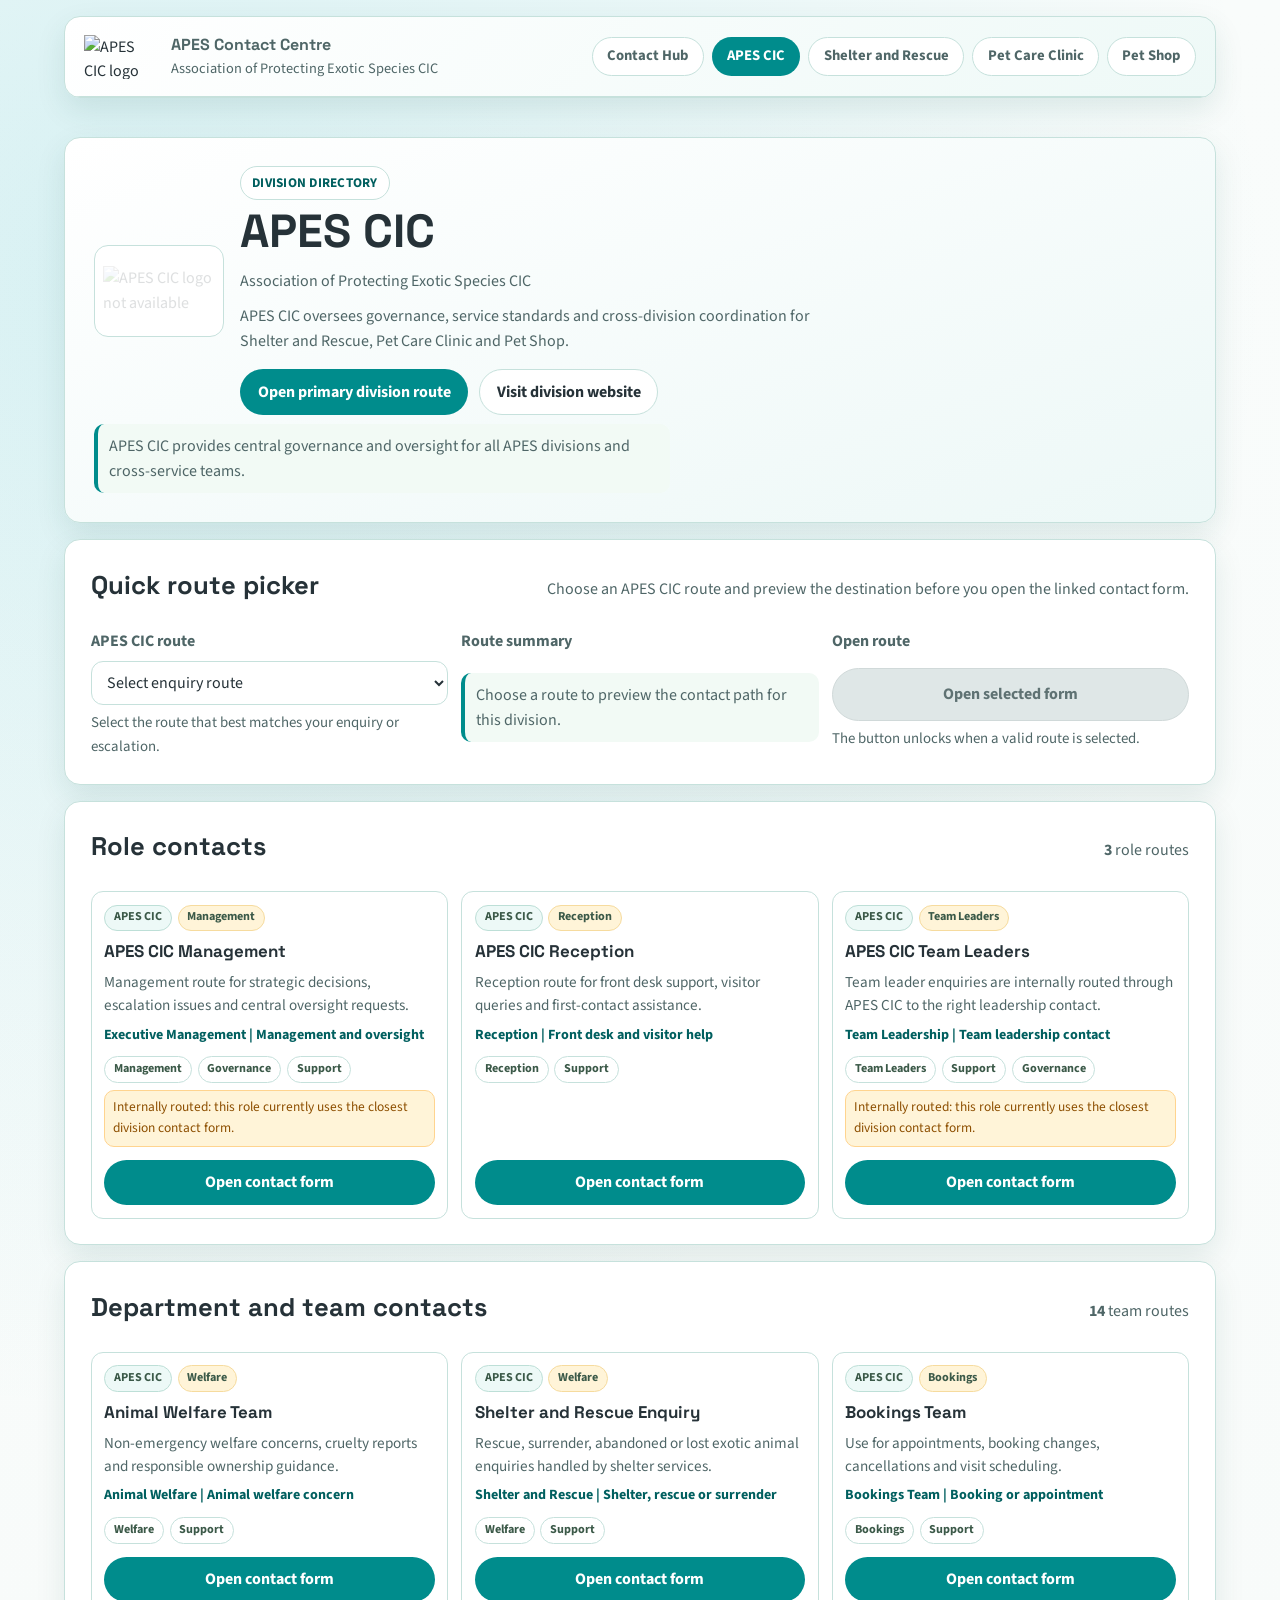
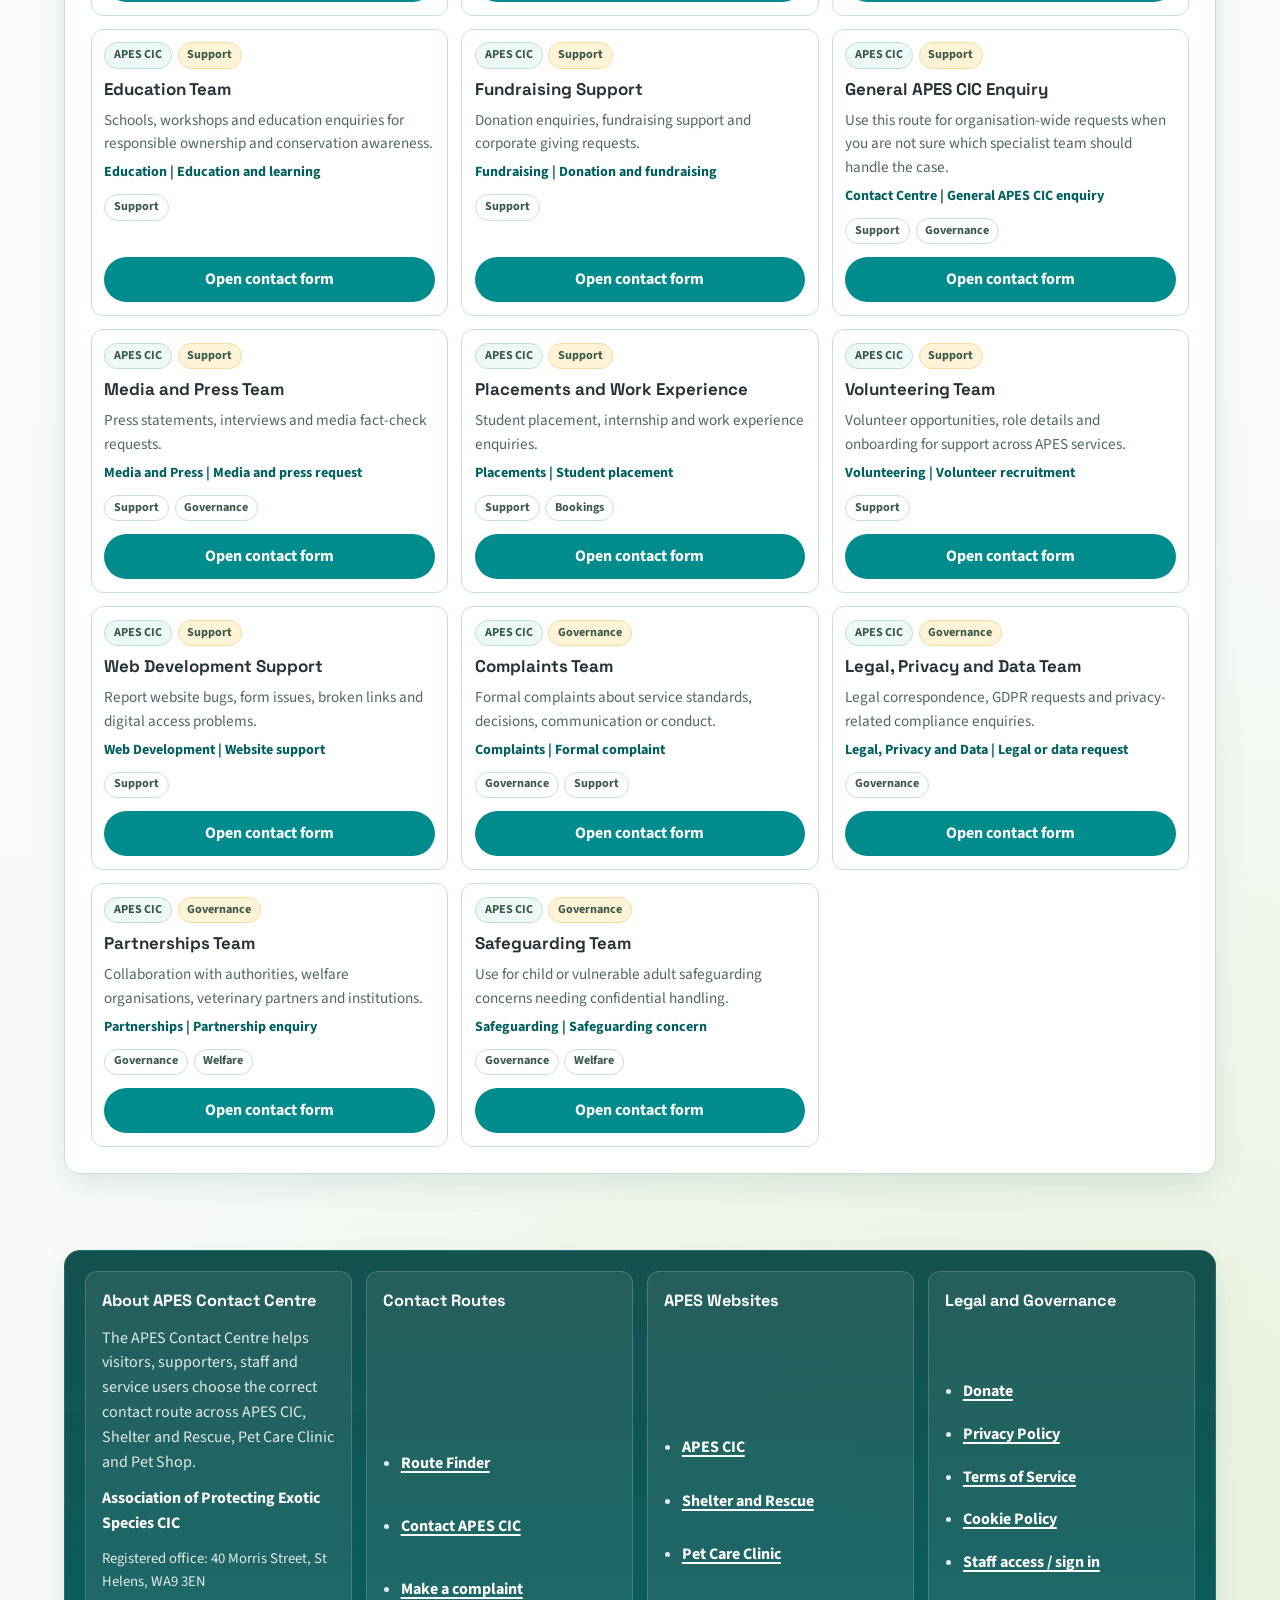
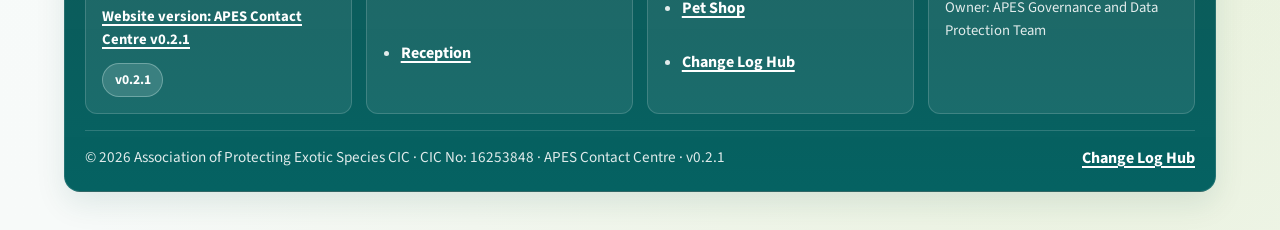
==== commit a0b29235: "Update registered office address and bump to v0.2.1" ====
--- a/public/apes-cic.html
+++ b/public/apes-cic.html
@@ -104,9 +104,9 @@
             <h2 id="footer-about">About APES Contact Centre</h2>
             <p>The APES Contact Centre helps visitors, supporters, staff and service users choose the correct contact route across APES CIC, Shelter and Rescue, Pet Care Clinic and Pet Shop.</p>
             <p><strong>Association of Protecting Exotic Species CIC</strong></p>
-            <p class="footer-small">Registered office: Cross House, Unit 7 Sutton Road, St Helens, WA9 3YH</p>
-            <a class="footer-small" href="changelog.html">Website version: APES Contact Centre v0.2.0</a>
-            <span class="pill pill-version">v0.2.0</span>
+            <p class="footer-small">Registered office: 40 Morris Street, St Helens, WA9 3EN</p>
+            <a class="footer-small" href="changelog.html">Website version: APES Contact Centre v0.2.1</a>
+            <span class="pill pill-version">v0.2.1</span>
           </section>
 
           <section class="footer-card" aria-labelledby="footer-routes">
@@ -144,7 +144,7 @@
         </div>
 
         <div class="footer-bottom">
-          <p>&copy; 2026 Association of Protecting Exotic Species CIC &middot; CIC No: 16253848 &middot; APES Contact Centre &middot; v0.2.0</p>
+          <p>&copy; 2026 Association of Protecting Exotic Species CIC &middot; CIC No: 16253848 &middot; APES Contact Centre &middot; v0.2.1</p>
           <a href="changelog.html">Change Log Hub</a>
         </div>
       </footer>
